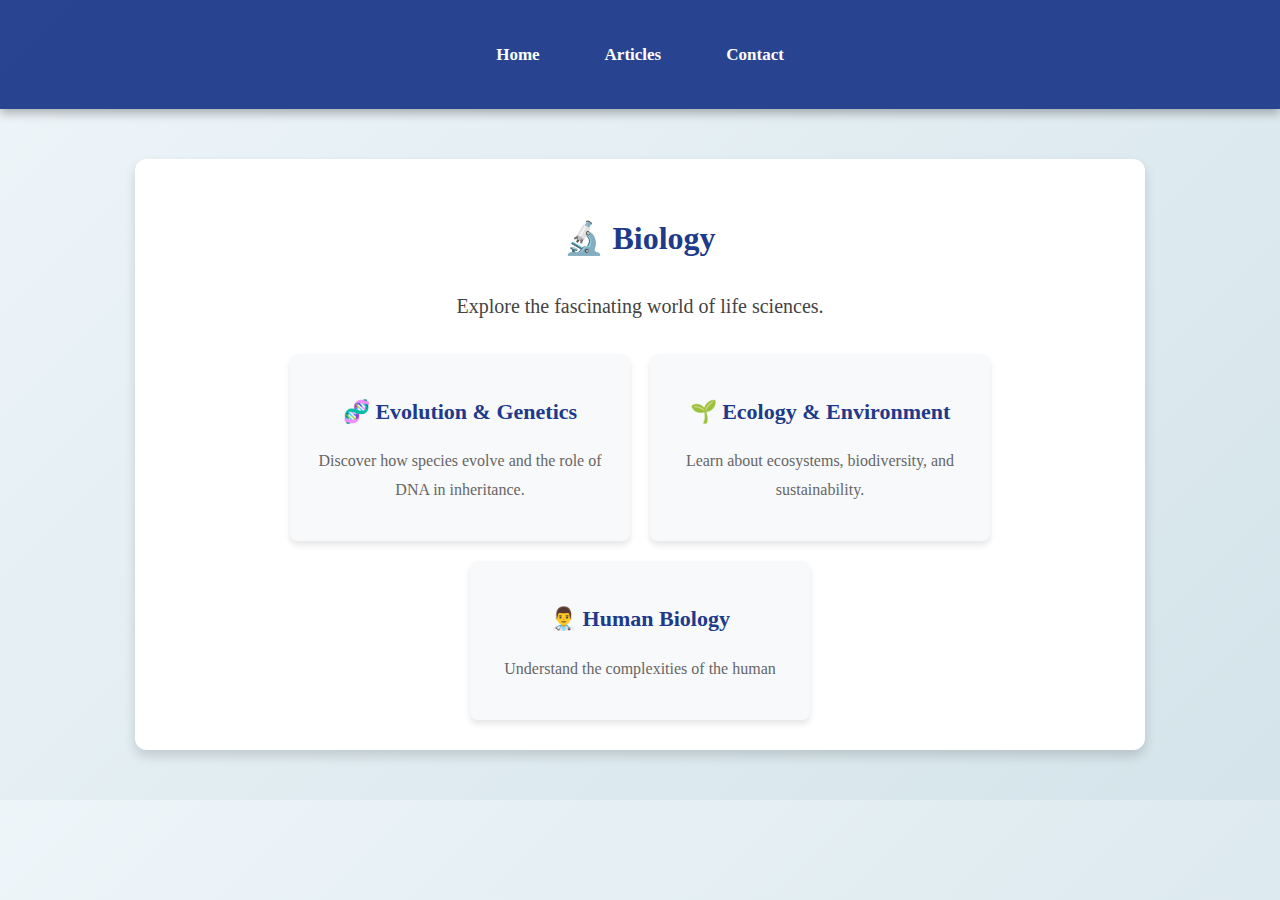
==== biology.html @ a04c7db6 "Add files via upload" ====
<!DOCTYPE html>
<html lang="en">
<head>
    <meta charset="UTF-8">
    <meta name="viewport" content="width=device-width, initial-scale=1.0">
    <title>Biology - Sudarshan Karki Writes</title>
    <link rel="stylesheet" href="styles.css">
</head>
<body>
    <header>
        <nav>
            <ul>
                <li><a href="index.html">Home</a></li>
                <li><a href="#">Articles</a>
                    <ul class="dropdown">
                        <li><a href="biology.html">Biology</a></li>
                        <li><a href="literature.html">Literature</a></li>
                        <li><a href="essay.html">Essay</a></li>
                    </ul>
                </li>
                <li><a href="contact.html">Contact</a></li>
            </ul>
        </nav>
    </header>
    
    <main>
        <section class="content">
            <h1 class="bio-title">🔬 Biology</h1>
            <p class="bio-description">Explore the fascinating world of life sciences.</p>

            <div class="bio-container">
                <div class="bio-card">
                    <a href="evolution-genetics.html">
                        <h2>🧬 Evolution & Genetics</h2>
                        <p>Discover how species evolve and the role of DNA in inheritance.</p>
                    </a>
                </div>
                <div class="bio-card">
                    <a href="ecology-environment.html">
                        <h2>🌱 Ecology & Environment</h2>
                        <p>Learn about ecosystems, biodiversity, and sustainability.</p>
                    </a>
                </div>
                <div class="bio-card">
                    <a href="human-biology.html">
                        <h2>👨‍⚕️ Human Biology</h2>
                        <p>Understand the complexities of the human
---- styles.css ----
/* Global Styles */
body {
    font-family: 'Merriweather', serif; /* More scholarly */
    font-size: 18px;
    background: linear-gradient(135deg, #eef5f9, #d4e4ea);
    color: #222;
    margin: 0;
    padding: 0;
    line-height: 1.8;
    overflow-x: hidden;
    transition: all 0.3s ease-in-out;
}

/* Site Title */
#site-title {
    text-align: center;
    font-size: 38px;
    color: #FFD700; /* Golden color */
    margin-top: 20px;
    font-family: 'Roboto', sans-serif;
    letter-spacing: 2px;
    font-weight: bold;
    animation: moveLeftToRight 3s ease-out;
}

/* Header & Navigation */
header {
    background: rgba(30, 58, 138, 0.95);
    color: #fff;
    padding: 20px 0;
    text-align: center;
    box-shadow: 0 4px 10px rgba(0, 0, 0, 0.3);
    animation: slideDown 0.8s ease-in-out;
    position: sticky;
    top: 0;
    width: 100%;
    z-index: 1000;
    transition: background-color 0.3s;
}

nav ul {
    list-style: none;
    padding: 0;
    display: flex;
    justify-content: center;
    gap: 25px;
}

nav ul li {
    position: relative;
    transition: transform 0.3s ease-in-out;
}

nav ul li:hover {
    transform: scale(1.08);
}

nav ul li a {
    text-decoration: none;
    color: white;
    padding: 12px 20px;
    transition: 0.3s;
    font-weight: bold;
    font-size: 17px;
}

nav ul li a:hover {
    background: #1d4ed8;
    border-radius: 6px;
    box-shadow: 0 4px 10px rgba(0, 0, 0, 0.3);
}

/* Dropdown Menu */
nav ul .dropdown {
    display: none;
    position: absolute;
    background: #1e3a8a;
    top: 40px;
    left: 0;
    padding: 10px;
    border-radius: 6px;
    animation: fadeIn 0.5s ease-in;
    min-width: 150px;
}

nav ul li:hover .dropdown {
    display: block;
}

.dropdown li {
    padding: 10px;
    text-align: center;
}

.dropdown li a {
    color: white;
    font-size: 16px;
    transition: color 0.3s;
}

.dropdown li a:hover {
    color: gold;
}

/* Content Section */
.content {
    max-width: 950px;
    margin: 50px auto;
    padding: 30px;
    background: rgba(255, 255, 255, 0.98);
    box-shadow: 0 6px 12px rgba(0, 0, 0, 0.15);
    border-radius: 12px;
    animation: fadeInUp 1s ease-in-out;
    text-align: center;
}
/* Articles Section */
.articles-container {
    display: flex;
    justify-content: center;
    gap: 20px;
    flex-wrap: wrap;
    margin-top: 20px;
}

.article-card {
    background: linear-gradient(135deg, #eef5f9, #d4e4ea);
    padding: 20px;
    border-radius: 12px;
    box-shadow: 0 4px 8px rgba(0, 0, 0, 0.15);
    text-align: center;
    width: 280px;
    transition: transform 0.3s ease-in-out, box-shadow 0.3s ease-in-out;
    cursor: pointer;
}

.article-card h2 {
    font-size: 22px;
    color: #1e3a8a;
    margin-bottom: 10px;
}

.article-card p {
    color: #444;
    font-size: 16px;
}

.article-card:hover {
    transform: scale(1.05);
    box-shadow: 0 6px 12px rgba(0, 0, 0, 0.2);
}

/* Biology Section */
.biology-container {
    display: flex;
    justify-content: center;
    gap: 20px;
    flex-wrap: wrap;
    margin-top: 20px;
}

.bio-card {
    background: linear-gradient(135deg, #eef5f9, #d4e4ea);
    padding: 20px;
    border-radius: 12px;
    box-shadow: 0 4px 8px rgba(0, 0, 0, 0.15);
    text-align: center;
    width: 280px;
    transition: transform 0.3s ease-in-out, box-shadow 0.3s ease-in-out;
    cursor: pointer;
}

.bio-card h2 {
    font-size: 22px;
    color: #1e3a8a;
    margin-bottom: 10px;
}

.bio-card p {
    color: #444;
    font-size: 16px;
}

.bio-card:hover {
    transform: scale(1.05);
    box-shadow: 0 6px 12px rgba(0, 0, 0, 0.2);
}

/* Biology Articles */
article {
    background: white;
    padding: 20px;
    border-radius: 10px;
    box-shadow: 0 4px 8px rgba(0, 0, 0, 0.1);
    margin-top: 20px;
    display: none; /* Initially hidden */
}

article h2 {
    color: #1e3a8a;
}

article p {
    font-size: 16px;
    color: #333;
}
/* Style for Article Pages */
.post {
    background: rgba(255, 255, 255, 0.9);
    padding: 20px;
    border-radius: 10px;
    box-shadow: 0 5px 10px rgba(0, 0, 0, 0.15);
    margin: 20px 0;
    transition: transform 0.3s ease, box-shadow 0.3s ease;
}

.post:hover {
    transform: translateY(-5px);
    box-shadow: 0 8px 15px rgba(0, 0, 0, 0.2);
}

.post h2 {
    color: #1d4ed8;
}

.post a {
    display: inline-block;
    margin-top: 10px;
    text-decoration: none;
    color: #2563eb;
    font-weight: bold;
    transition: color 0.3s ease;
}

.post a:hover {
    color: #1e40af;
}
.contact-icons {
    display: flex;
    justify-content: center;
    align-items: center;
    gap: 20px; /* Balanced spacing between icons */
    margin-top: 20px;
}

.contact-icons a {
    display: inline-block;
    background: #fff;
    padding: 10px;
    border-radius: 50%;
    transition: transform 0.3s ease, box-shadow 0.3s ease;
}

.contact-icons a img {
    width: 50px;  /* Adjust the size of PNG logos */
    height: 50px;
    border-radius: 50%;
    object-fit: contain; /* Ensures image fits properly */
    transition: transform 0.3s ease-in-out;
}

.contact-icons a:hover {
    transform: scale(1.15);
    box-shadow: 0 4px 12px rgba(0, 0, 0, 0.3);
}



/* Contact Section */
.contact-container {
    text-align: center;
    padding: 20px;
}

.contact-container h2 {
    color: #2563eb;
    margin-bottom: 15px;
}

.contact-container p {
    font-size: 18px;
    color: #444;
    margin-bottom: 10px;
}

.contact-container a {
    display: inline-block;
    color: #2563eb;
    font-weight: bold;
    text-decoration: none;
    transition: color 0.3s;
}

.contact-container a:hover {
    color: #1e40af;
}

/* Contact Icons */
.contact-icons {
    display: flex;
    justify-content: center;
    gap: 20px;
    margin-top: 15px;
}
/* Search Bar Styling - Fixed Visibility Issue */
.search-container {
    display: flex;
    justify-content: center;
    align-items: center;
    margin-top: 15px; /* Ensures spacing below header */
    position: relative;
}

.search-input {
    width: 260px;
    padding: 10px 15px;
    border: 2px solid #FFD700; /* Golden border */
    border-radius: 25px;
    font-size: 16px;
    outline: none;
    background: white;
    color: #222;
    transition: all 0.3s ease-in-out;
    position: relative;
    z-index: 10; /* Ensures it appears above other elements */
}

.search-input:focus {
    width: 320px;
    border-color: #1e40af; /* Dark blue on focus */
    box-shadow: 0 0 10px rgba(30, 64, 175, 0.5);
}

.search-btn {
    position: absolute;
    right: 12px;
    background: none;
    border: none;
    cursor: pointer;
    font-size: 18px;
    color: #FFD700; /* Golden color */
    transition: color 0.3s ease-in-out, transform 0.2s ease-in-out;
    z-index: 11; /* Ensures button stays clickable */
}

.search-btn:hover {
    color: #1e40af;
    transform: scale(1.1);
}

/* Responsive Design */
@media screen and (max-width: 600px) {
    .search-input {
        width: 200px;
    }

    .search-input:focus {
        width: 250px;
    }
}


.contact-icons a {
    font-size: 24px;
    background: #2563eb;
    color: white;
    padding: 10px;
    border-radius: 50%;
    transition: background 0.3s ease, transform 0.3s ease;
}

.contact-icons a:hover {
    background: #1e40af;
    transform: scale(1.1);
}

/* Image Styling */
img {
    max-width: 100%;
    height: auto;
    display: block;
    margin: 20px auto;
    border-radius: 8px;
    box-shadow: 0 4px 10px rgba(0, 0, 0, 0.2);
    transition: transform 0.3s ease-in-out;
}

img:hover {
    transform: scale(1.05);
}

/* Animations */
@keyframes fadeIn {
    from { opacity: 0; }
    to { opacity: 1; }
}

@keyframes fadeInUp {
    from { opacity: 0; transform: translateY(25px); }
    to { opacity: 1; transform: translateY(0); }
}

@keyframes slideDown {
    from { opacity: 0; transform: translateY(-60px); }
    to { opacity: 1; transform: translateY(0); }
}

@keyframes moveLeftToRight {
    0% {
        transform: translateX(-100%);
    }
    100% {
        transform: translateX(0);
    }
}
.bio-sections {
    list-style: none;
    padding: 0;
}

.bio-sections li {
    margin: 8px 0;
}

.bio-sections li a {
    text-decoration: none;
    color: #1e3a8a;
    font-weight: bold;
    transition: color 0.3s ease;
}

.bio-sections li a:hover {
    color: #2563eb;
}
/* --- Biology Section Enhancements --- */
.bio-title {
    font-size: 32px;
    font-weight: bold;
    text-align: center;
    color: #1e3a8a;
    margin-bottom: 10px;
}

.bio-description {
    font-size: 20px;
    text-align: center;
    color: #444;
    margin-bottom: 30px;
}

/* Container for cards */
.bio-container {
    display: flex;
    justify-content: center;
    gap: 20px;
    flex-wrap: wrap;
}

/* Individual category cards */
.bio-card {
    background: #f8f9fa;
    border-radius: 8px;
    padding: 20px;
    width: 300px;
    text-align: center;
    box-shadow: 0 4px 6px rgba(0, 0, 0, 0.1);
    transition: transform 0.3s ease, box-shadow 0.3s ease;
}

.bio-card a {
    text-decoration: none;
    color: #1e3a8a;
}

.bio-card h2 {
    font-size: 22px;
    margin-bottom: 10px;
}

.bio-card p {
    font-size: 16px;
    color: #666;
}

/* Hover effect */
.bio-card:hover {
    transform: translateY(-5px);
    box-shadow: 0 6px 12px rgba(0, 0, 0, 0.2);
}
.intro-container {
    display: flex;
    align-items: center;
    gap: 25px;
    max-width: 900px;
    margin: auto;
    padding: 30px;
    background: #f9f9f9;
    border-radius: 10px;
    box-shadow: 0 5px 15px rgba(0, 0, 0, 0.1);
    animation: fadeIn 1s ease-in-out;
}

.profile-photo {
    width: 130px;
    height: 130px;
    border-radius: 50%;
    object-fit: cover;
    border: 3px solid #555;
    box-shadow: 0 4px 10px rgba(0, 0, 0, 0.3);
    transition: transform 0.3s ease-in-out;
}

.profile-photo:hover {
    transform: scale(1.08);
}

.intro-text {
    max-width: 600px;
    text-align: left;
}

.intro-text h1 {
    font-size: 26px;
    font-weight: bold;
    color: #333;
}

.intro-text h2 {
    font-size: 18px;
    font-weight: 500;
    color: #666;
    margin-bottom: 10px;
}

.intro-text p {
    font-size: 16px;
    line-height: 1.6;
    color: #444;
}

/* Fade-in animation */
@keyframes fadeIn {
    from {
        opacity: 0;
        transform: translateY(20px);
    }
    to {
        opacity: 1;
        transform: translateY(0);
    }
}
.intro-container {
    display: flex;
    align-items: center;
    gap: 20px;
    padding: 20px;
    background: rgba(255, 255, 255, 0.9);
    border-radius: 10px;
    box-shadow: 0 4px 10px rgba(0, 0, 0, 0.15);
    animation: fadeInUp 1s ease-in-out;
}

.profile-photo {
    width: 150px; /* Keeps it professional */
    height: 150px;
    object-fit: cover;
    border-radius: 50%;
    box-shadow: 0 4px 8px rgba(0, 0, 0, 0.2);
    transition: transform 0.3s ease-in-out;
}

.profile-photo:hover {
    transform: scale(1.05);
}

.intro-text {
    flex: 1;
    font-size: 18px;
    color: #222;
    line-height: 1.6;
}

.intro-text h1 {
    color: #1d4ed8;
    font-size: 28px;
    margin-bottom: 10px;
}

.intro-text p {
    margin: 10px 0;
}
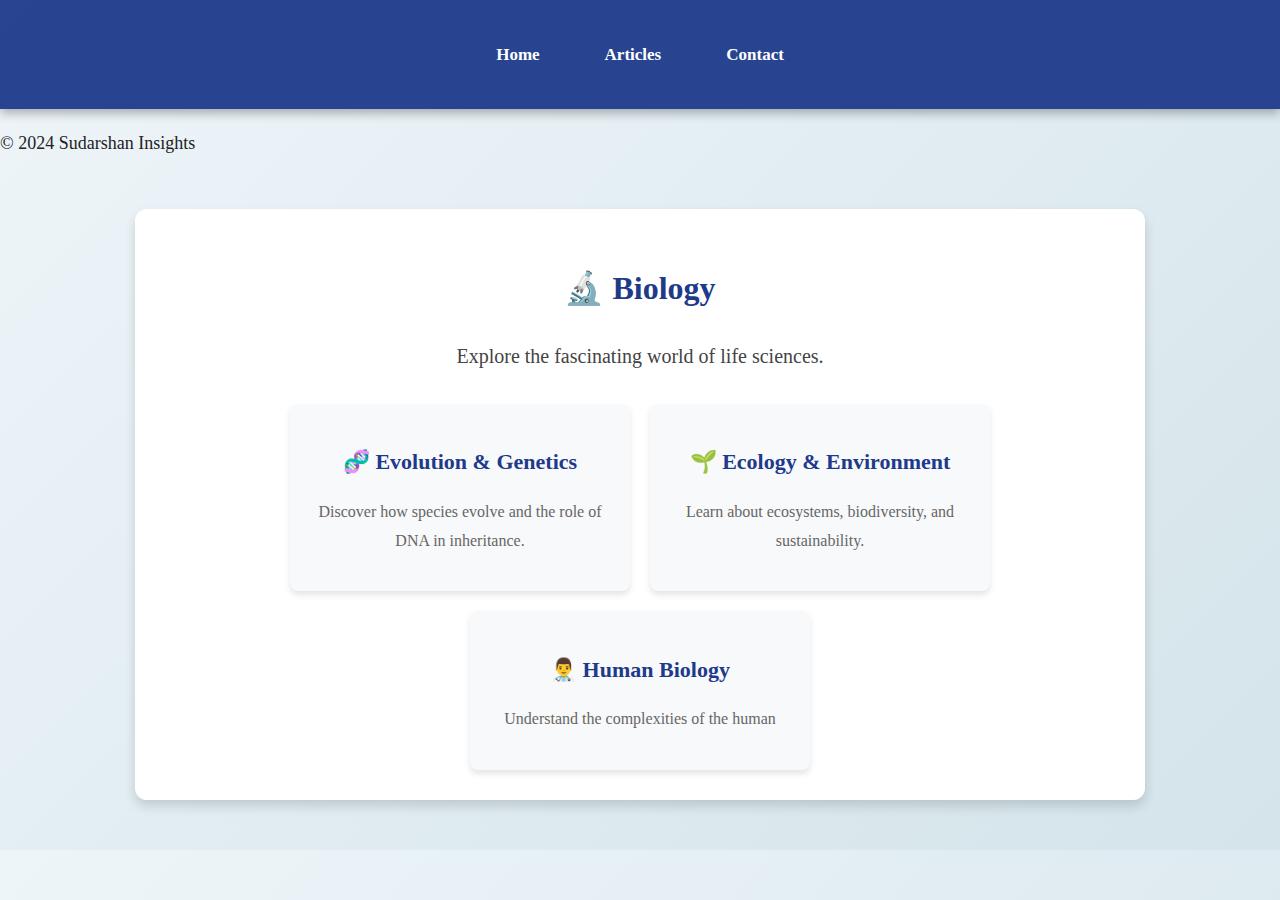
==== commit 017bdae7: "Update biology.html" ====
--- a/biology.html
+++ b/biology.html
@@ -24,6 +24,17 @@
     </header>
     
     <main>
+            <footer>
+        <div class="social-links">
+            <a href="https://www.facebook.com/sudar.shan.169405" target="_blank" class="social-icon"><i class="fab fa-facebook"></i></a>
+            <a href="https://www.youtube.com/@Sudarshan.insights" target="_blank" class="social-icon"><i class="fab fa-youtube"></i></a>
+            <a href="https://sudarshanarticlehub.blogspot.com/" target="_blank" class="social-icon"><i class="fab fa-blogger"></i></a>
+        </div>
+        <p>&copy; 2024 Sudarshan Insights</p>
+    </footer>
+</body>
+</html>
+
         <section class="content">
             <h1 class="bio-title">🔬 Biology</h1>
             <p class="bio-description">Explore the fascinating world of life sciences.</p>
